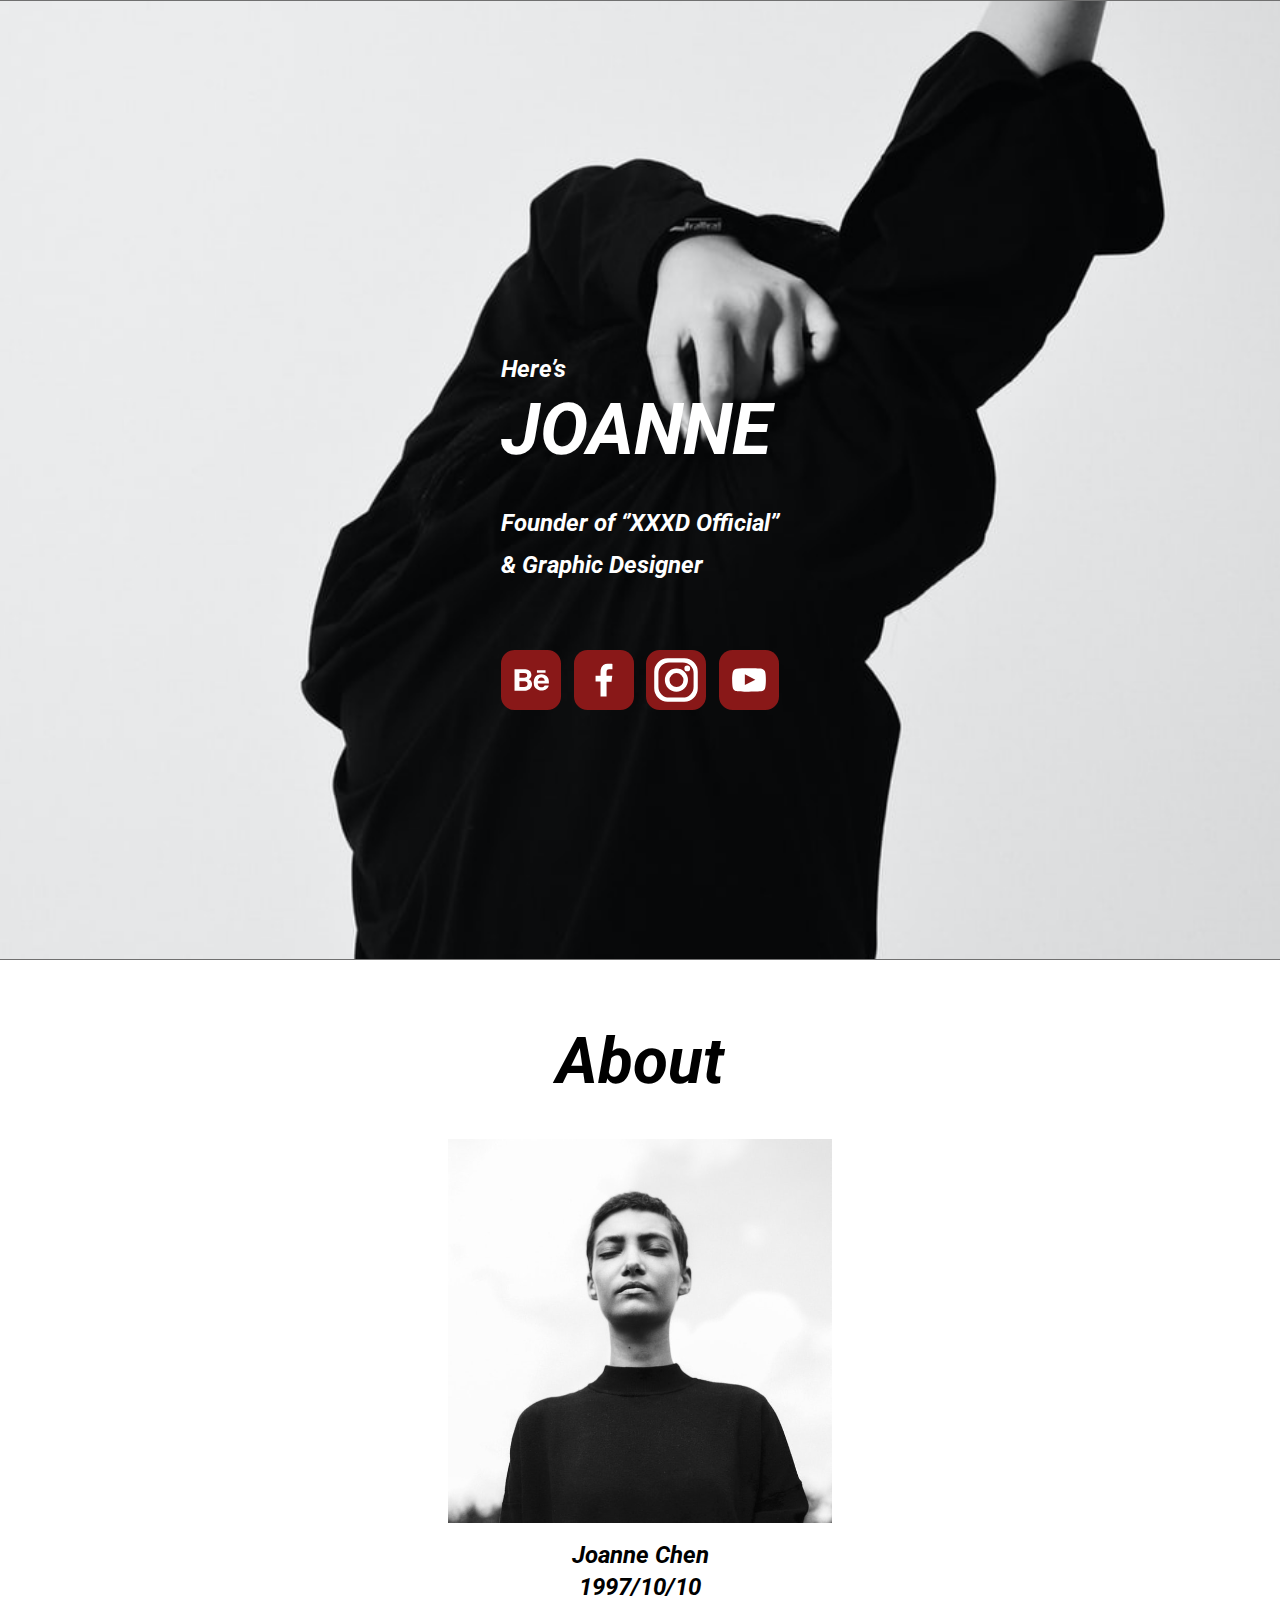
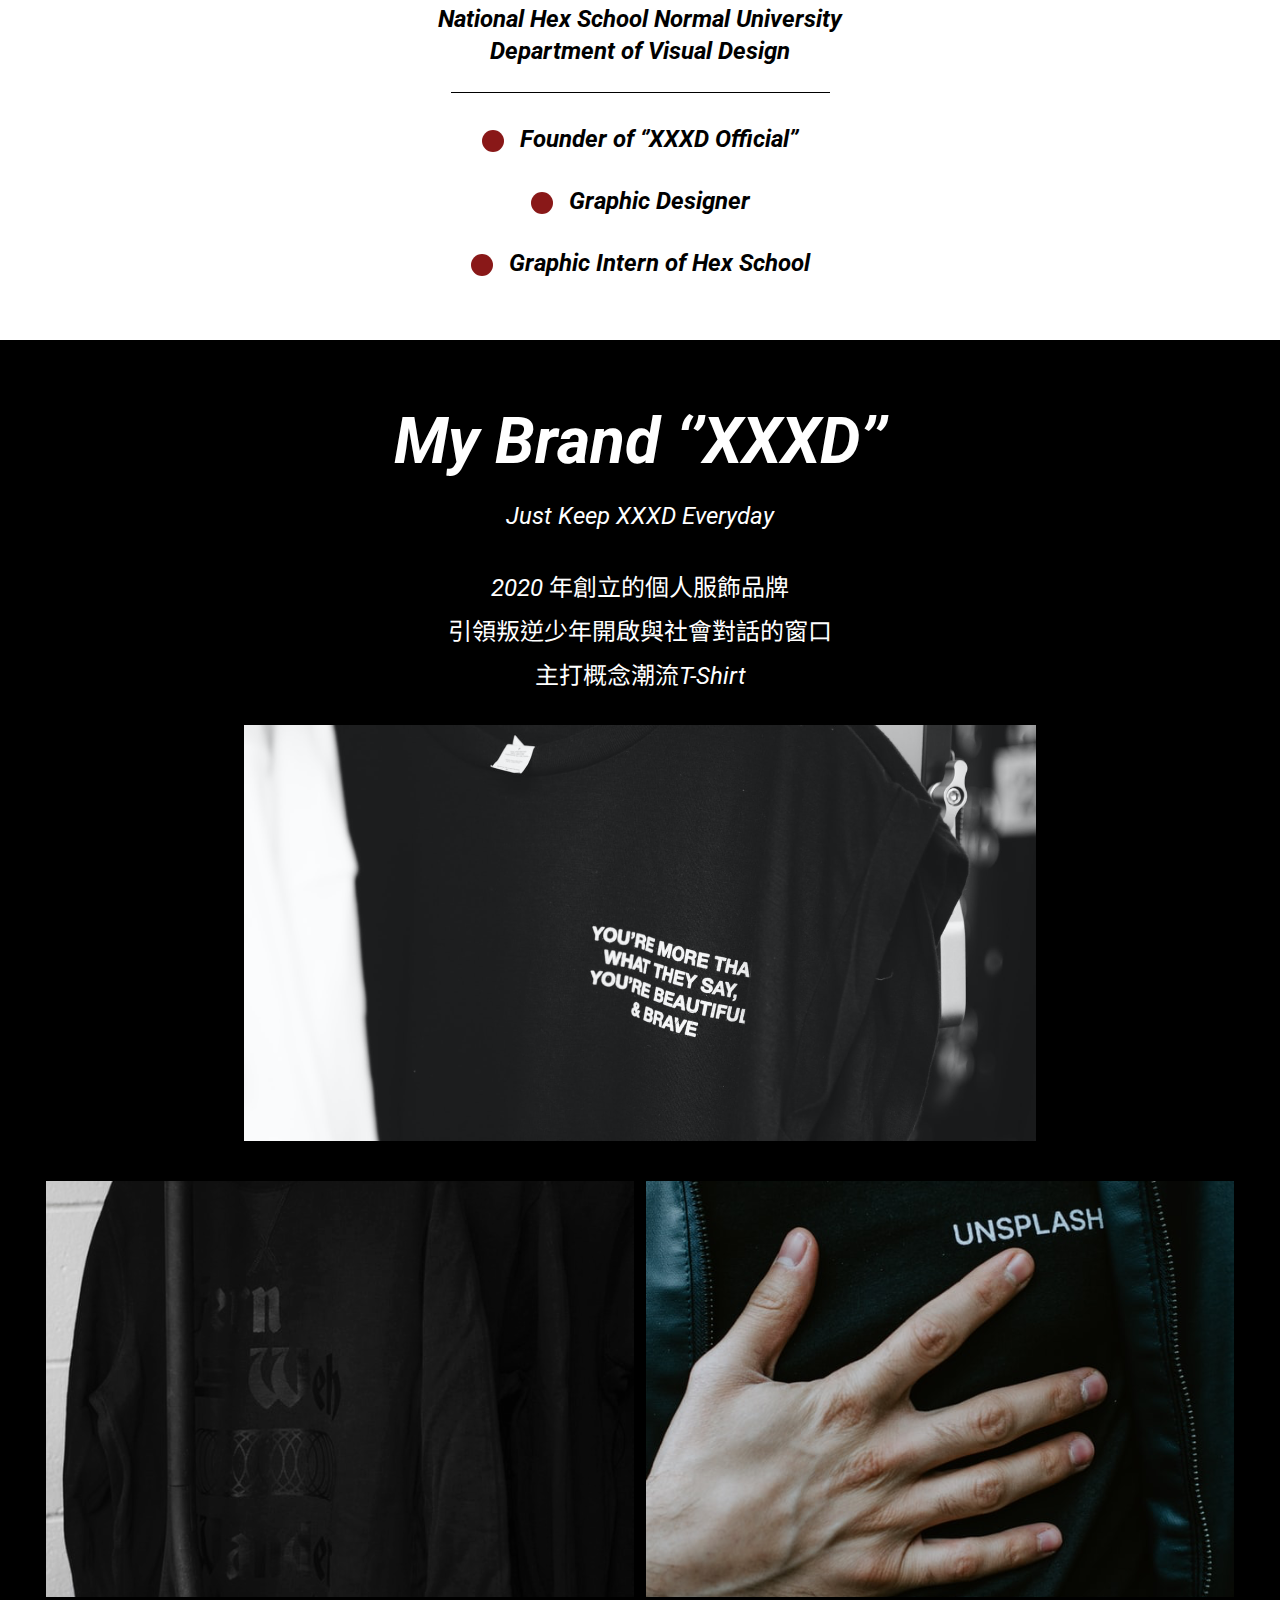
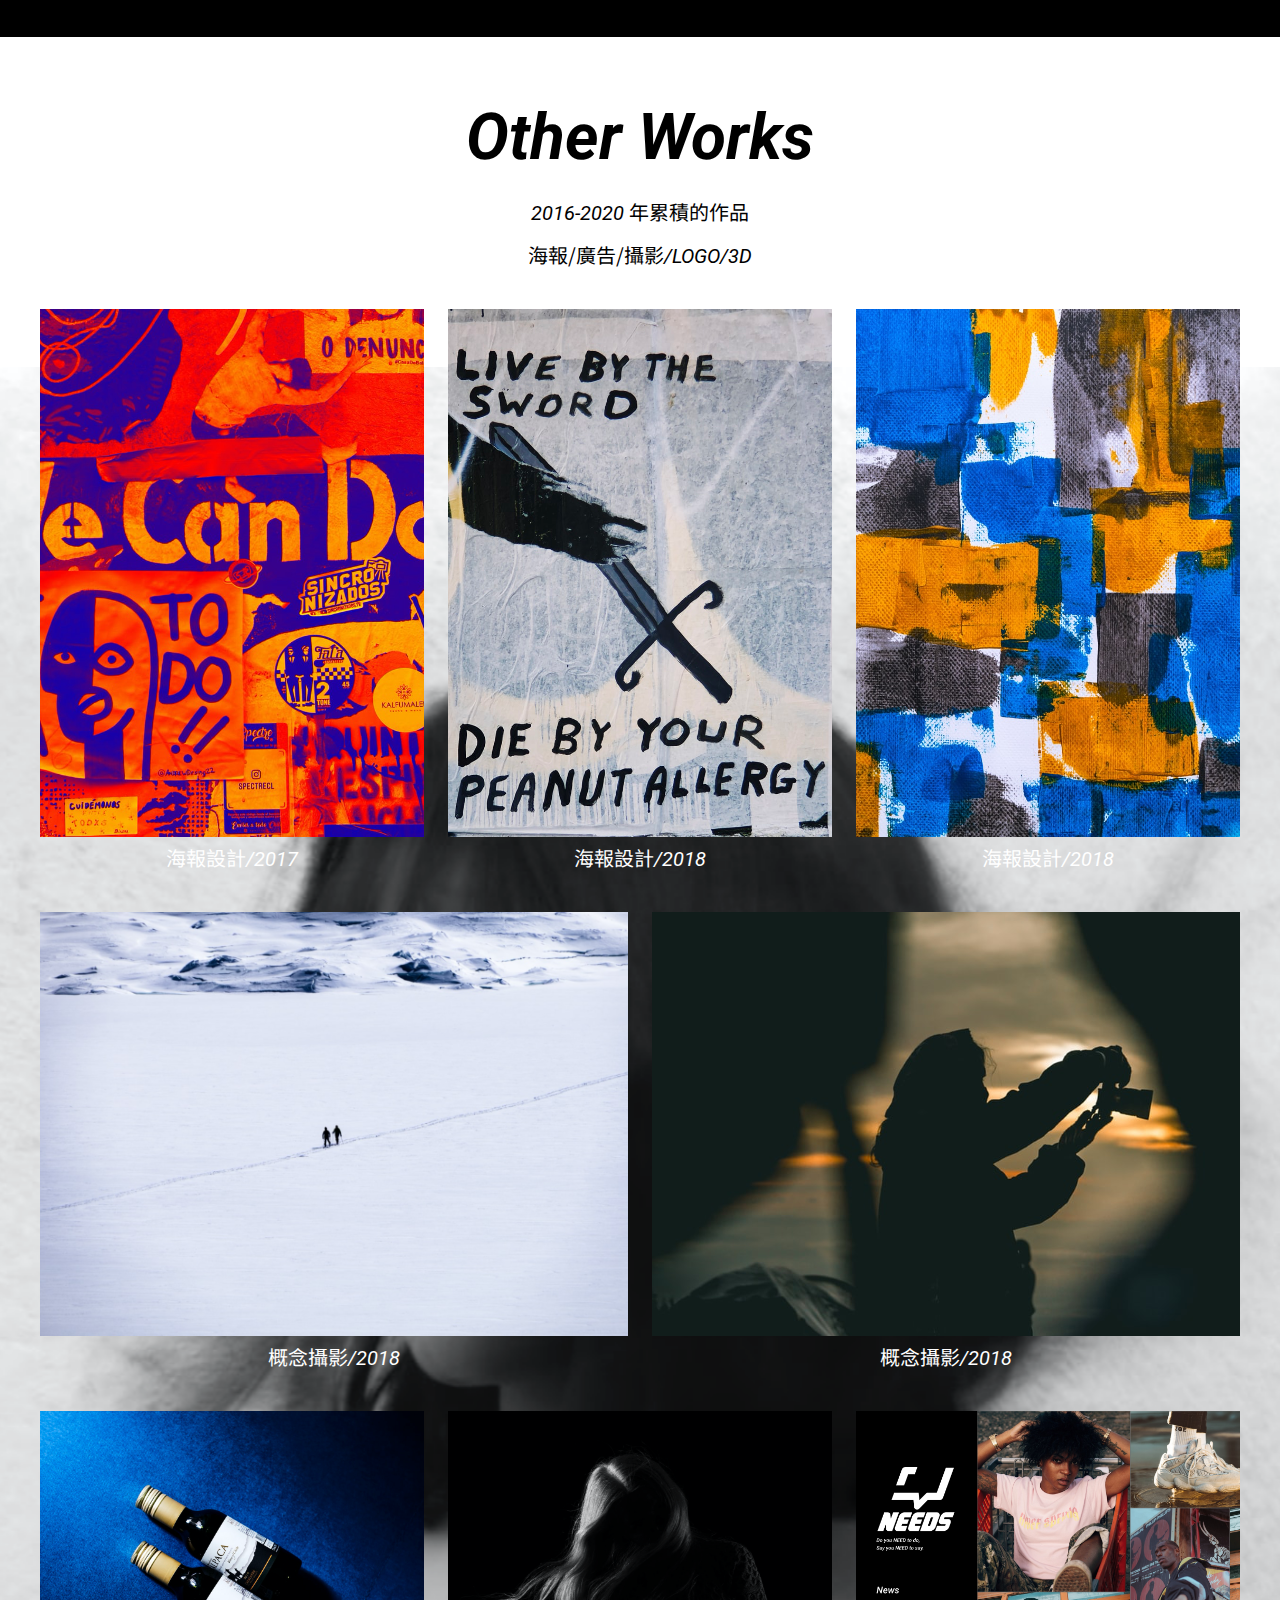
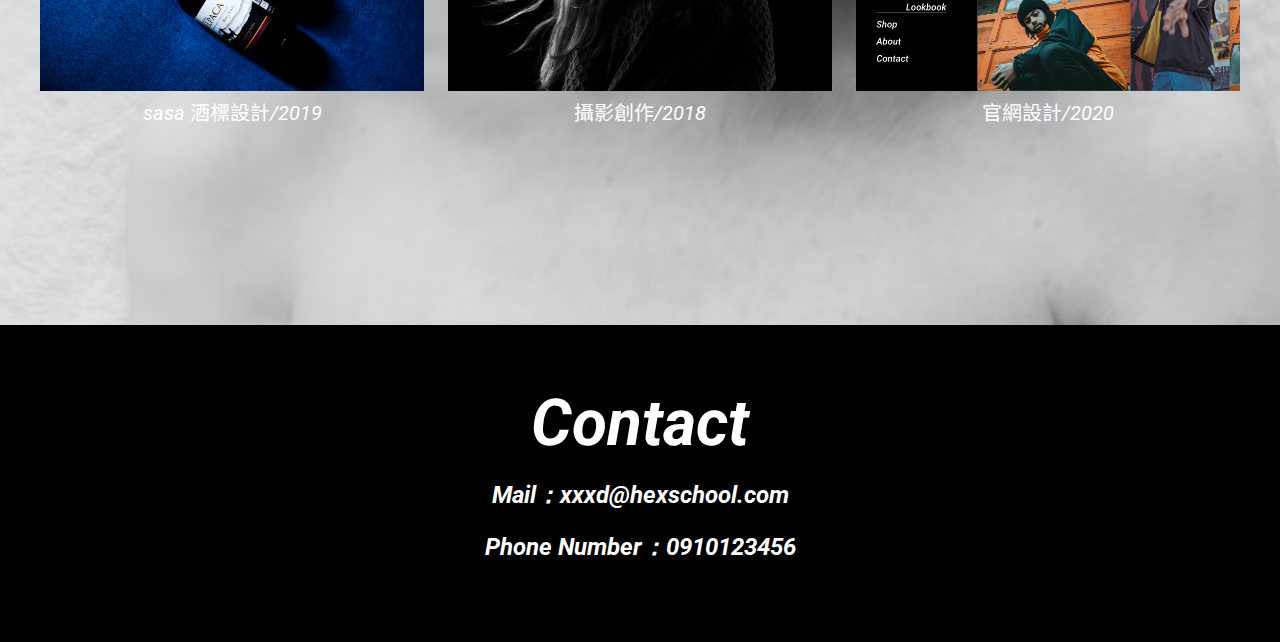
==== assignment_2/index.html @ f6a08a3b "completed assignment 2" ====
<!DOCTYPE html>
<html lang="en">
<head>
  <meta charset="UTF-8">
  <meta name="viewport" content="width=device-width, initial-scale=1.0" />
  <title>Assignment 2</title>
  <link rel="stylesheet" href="https://fonts.googleapis.com/css2?family=Noto+Sans+TC:wght@400;700&family=Roboto:ital,wght@1,400;1,700&display=swap" />
  <link rel="stylesheet" href="assets/css/reset.css" />
  <link rel="stylesheet" href="assets/css/style.css" />
</head>
<body>

  <!-- header -->
  <header class="d-flex-column intro">
    <div class="container">
      <div class="text">
        <p>Here’s</p>
        <h1 class="title">JOANNE</h1>
        <p>Founder of ‘’XXXD Official’’<br />& Graphic Designer</p>
      </div>
      <ul class="icons">
        <li><a href="#"><img src="assets/images/behance.svg" class="block" alt="" /></a></li>
        <li><a href="#"><img src="assets/images/facebook.svg" class="block" alt="" /></a></li>
        <li><a href="#"><img src="assets/images/instagram.svg" class="block" alt="" /></a></li>
        <li><a href="#"><img src="assets/images/youtube.svg" class="block" alt="" /></a></li>
      </ul>
    </div>
  </header>

  <!-- about -->
  <div class="d-flex-column about">
    <div class="container"></div>
      <h1 class="title">About</h1>
      <img src="assets/images/photo.png" class="block" alt="" />
      <p>Joanne Chen</p>
      <p>1997/10/10</p>
      <p>National Hex School Normal University<br />Department of Visual Design</p>
      <ul>
        <li>Founder of ‘’XXXD Official’’</li>
        <li>Graphic Designer</li>
        <li>Graphic Intern of Hex School</li>
      </ul>
    </div>
  </div>

  <!-- brand -->
  <div class="d-flex-column brand">
    <div class="container">
      <h1 class="title">My Brand ‘’XXXD’’</h1>
      <p>Just Keep XXXD Everyday</p>
      <p>2020 <span class="text-normal">年創立的個人服飾品牌</span>
        <br /><span class="text-normal">引領叛逆少年開啟與社會對話的窗口</span>
        <br /><span class="text-normal">主打概念潮流</span>T-Shirt
      </p>
      <div class="d-flex-row">
        <img src="assets/images/brand_img1.png" class="block" alt="" />
        <img src="assets/images/brand_img2.png" class="block" alt="" />
        <img src="assets/images/brand_img3.png" class="block" alt="" />
      </div>
    </div>
  </div>

  <!-- works -->
  <div class="d-flex-column works">
    <div class="container">
      <h1 class="title">Other Works</h1>
      <p>2016-2020 <span class="text-normal">年累積的作品</span>
        <br /><span class="text-normal">海報/廣告/攝影</span>/LOGO/3D</p>
      <div class="d-flex-row">
        <div class="card">
          <img src="assets/images/work_img1.png" class="block" alt="" />
          <p><span class="text-normal">海報設計</span>/2017</p>
        </div>
        <div class="card">
          <img src="assets/images/work_img2.png" class="block" alt="" />
          <p><span class="text-normal">海報設計</span>/2018</p>
        </div>
        <div class="card">
          <img src="assets/images/work_img3.png" class="block" alt="" />
          <p><span class="text-normal">海報設計</span>/2018</p>
        </div>
        <div class="card">
          <img src="assets/images/work_img4.png" class="block" alt="" />
          <p><span class="text-normal">概念攝影</span>/2018</p>
        </div>
        <div class="card">
          <img src="assets/images/work_img5.png" class="block" alt="" />
          <p><span class="text-normal">概念攝影</span>/2018</p>
        </div>
        <div class="card">
          <img src="assets/images/work_img6.png" class="block" alt="" />
          <p>sasa <span class="text-normal">酒標設計</span>/2019</p>
        </div>
        <div class="card">
          <img src="assets/images/work_img7.png" class="block" alt="" />
          <p><span class="text-normal">攝影創作</span>/2018</p>
        </div>
        <div class="card">
          <img src="assets/images/work_img8.png" class="block" alt="" />
          <p><span class="text-normal">官網設計</span>/2020</p>
        </div>
      </div>
    </div>
  </div>

  <!-- footer -->
  <footer class="contact">
    <h1 class="title">Contact</h1>
    <p>Mail：xxxd@hexschool.com</p>
    <p>Phone Number：0910123456</p>
  </footer>

</body>
</html>
---- assignment_2/assets/css/style.css ----
/* common */
* {
  box-sizing: border-box;
}
body {
  width: 100%;
  background: #FFF;
  font-family: 'Roboto', sans-serif;
  font-weight: 400;
  font-style: italic;
}
p, li {
  font-size: 24px;
  line-height: 32px;
  font-weight: 700;
}
.container {
  width: 1200px;
}
.block {
  margin: 0 auto;
  display: block;
}
.title {
  font-size: 64px;
  font-weight: 700;
  line-height: 75px;
}
.d-flex-column {
  display: flex;
  flex-direction: column;
  justify-content: center;
  align-items: center;
}
.d-flex-row {
  display: flex;
  flex-direction: row;
  justify-content: space-between;
  align-items: center;
  flex-wrap: wrap;
}
.text-normal {
  font-family: 'Noto Sans TC', sans-serif;
  font-style: normal;
}

/* header */
.intro {
  width: 100%;
  height: 960px;
  background: url('../images/banner.png') no-repeat center center;
  background-size: cover;
  color: #FFF;
  text-align: left;
}
.intro .container {
  width: auto;
}
.intro .text {
  margin-top: 98px;
}
.intro .title {
  margin-bottom: 32px;
  font-size: 72px;
  line-height: 80px;
}
.intro p {
  line-height: 42px;
}
.intro .icons {
  margin-top: 64px;
  display: flex;
  justify-content: space-between;
}

/* about */
.about {
  padding: 64px 0 36px 0;
  text-align: center;
}
.about img {
  margin-top: 40px;
  margin-bottom: 16px;
}
.about ul {
  margin-top: 25px;
  border-top: 1px solid #000;
  padding-top: 25px;
}
.about ul li {
  margin-bottom: 20px;
  padding: 0 20px;
  line-height: 42px;
}
.about ul li::before {
  margin-right: 16px;
  content: "";
  display: inline-block;
  width: 22px;
  height: 22px;
  background-color: #891818;
  border-radius: 50%;
  vertical-align: middle;
}

/* brand */
.brand {
  padding-top: 64px;
  background-color: #000;
  color: #FFF;
  text-align: center;
}
.brand .title {
  margin-bottom: 16px;
}
.brand p {
  margin-bottom: 28px;
  font-weight: 400;
  line-height: 42px;
}
.brand img {
  margin-bottom: 40px;
}

/* works */
.works {
  padding: 64px 0 160px 0;
  height: 1888px;
  background: url('../images/photo-1561291386-5be50364cfb5.png') no-repeat center bottom;
  text-align: center;
}
.works .title {
  margin-bottom: 16px;
}
.works p {
  margin-bottom: 32px;
  font-size: 20px;
  font-weight: 400;
  line-height: 42px;
}
.works .card p {
  color: #FFF;
}

/* footer */
.contact {
  background-color: #000;
  padding: 61px 0;
  color: #FFF;
  text-align: center;
}

.contact .title {
  margin-bottom: 16px;
}
.contact p {
  margin-bottom: 16px;
  line-height: 36px;
}
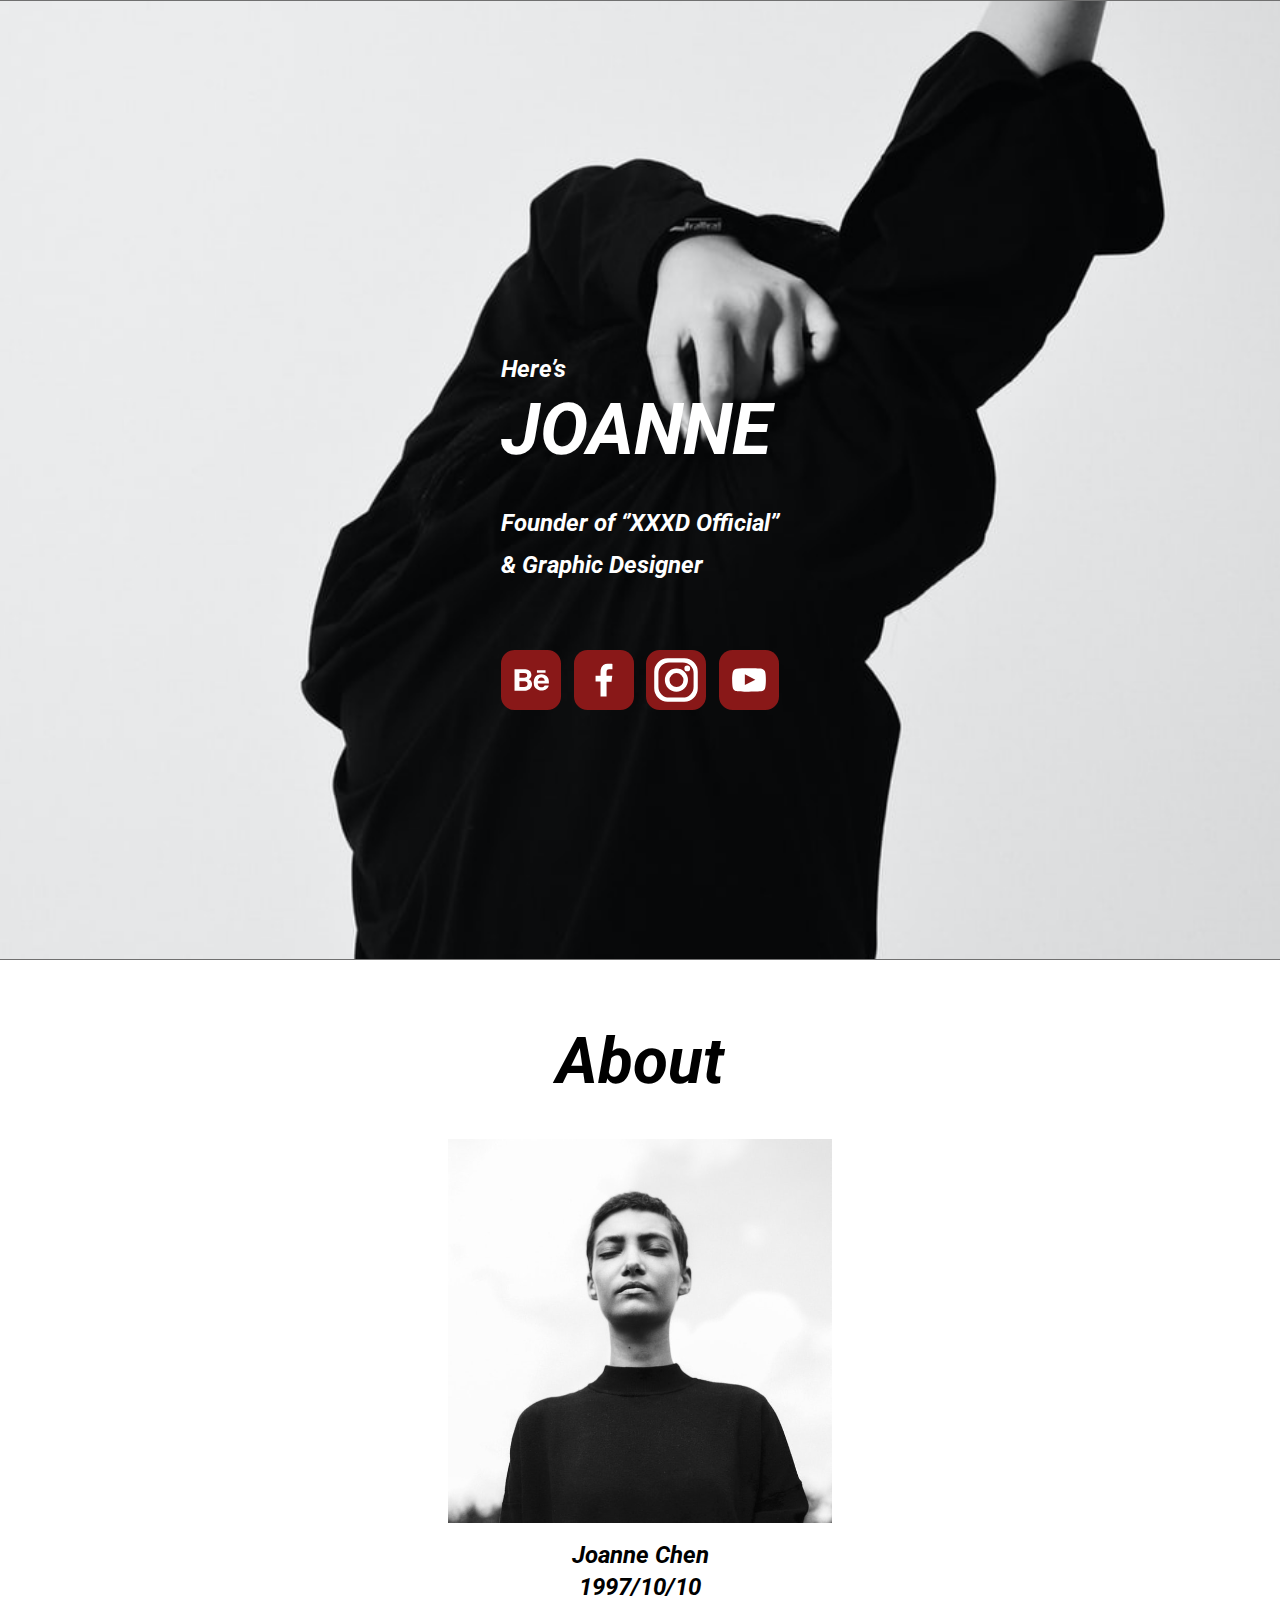
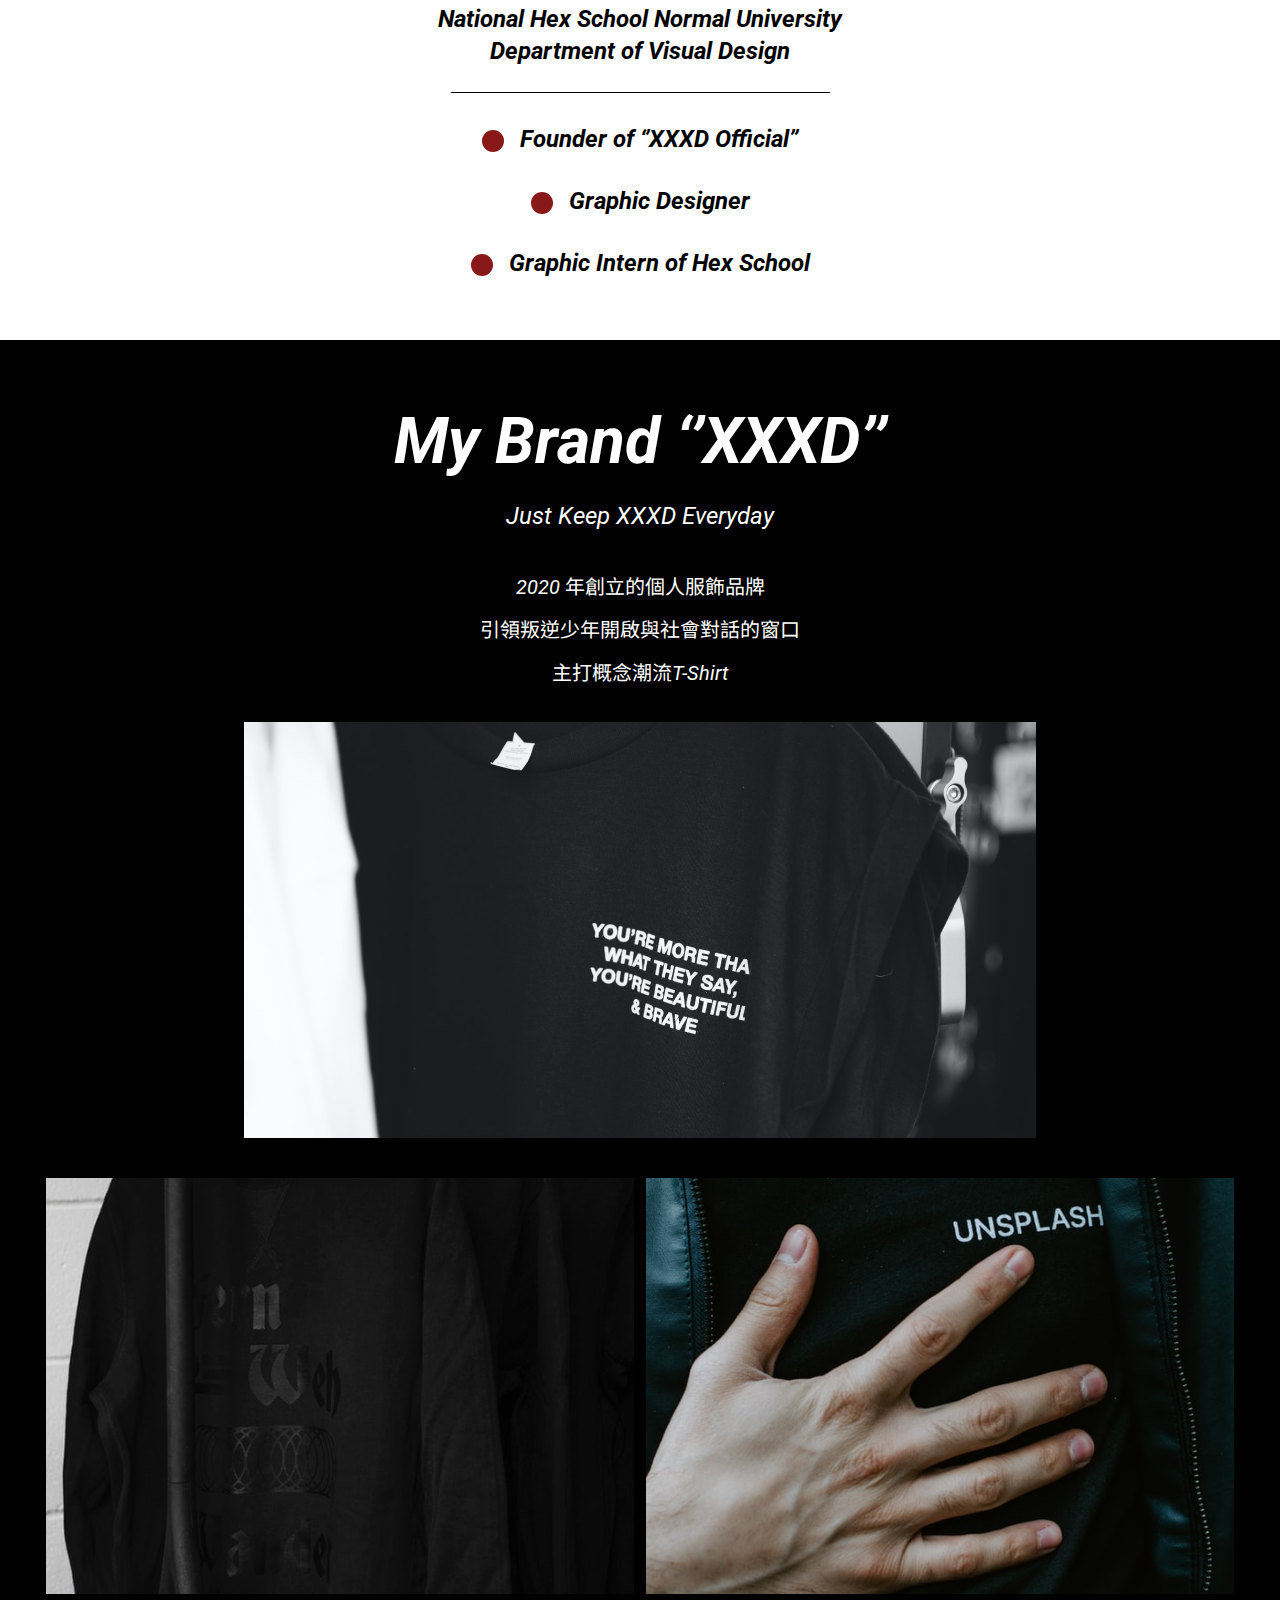
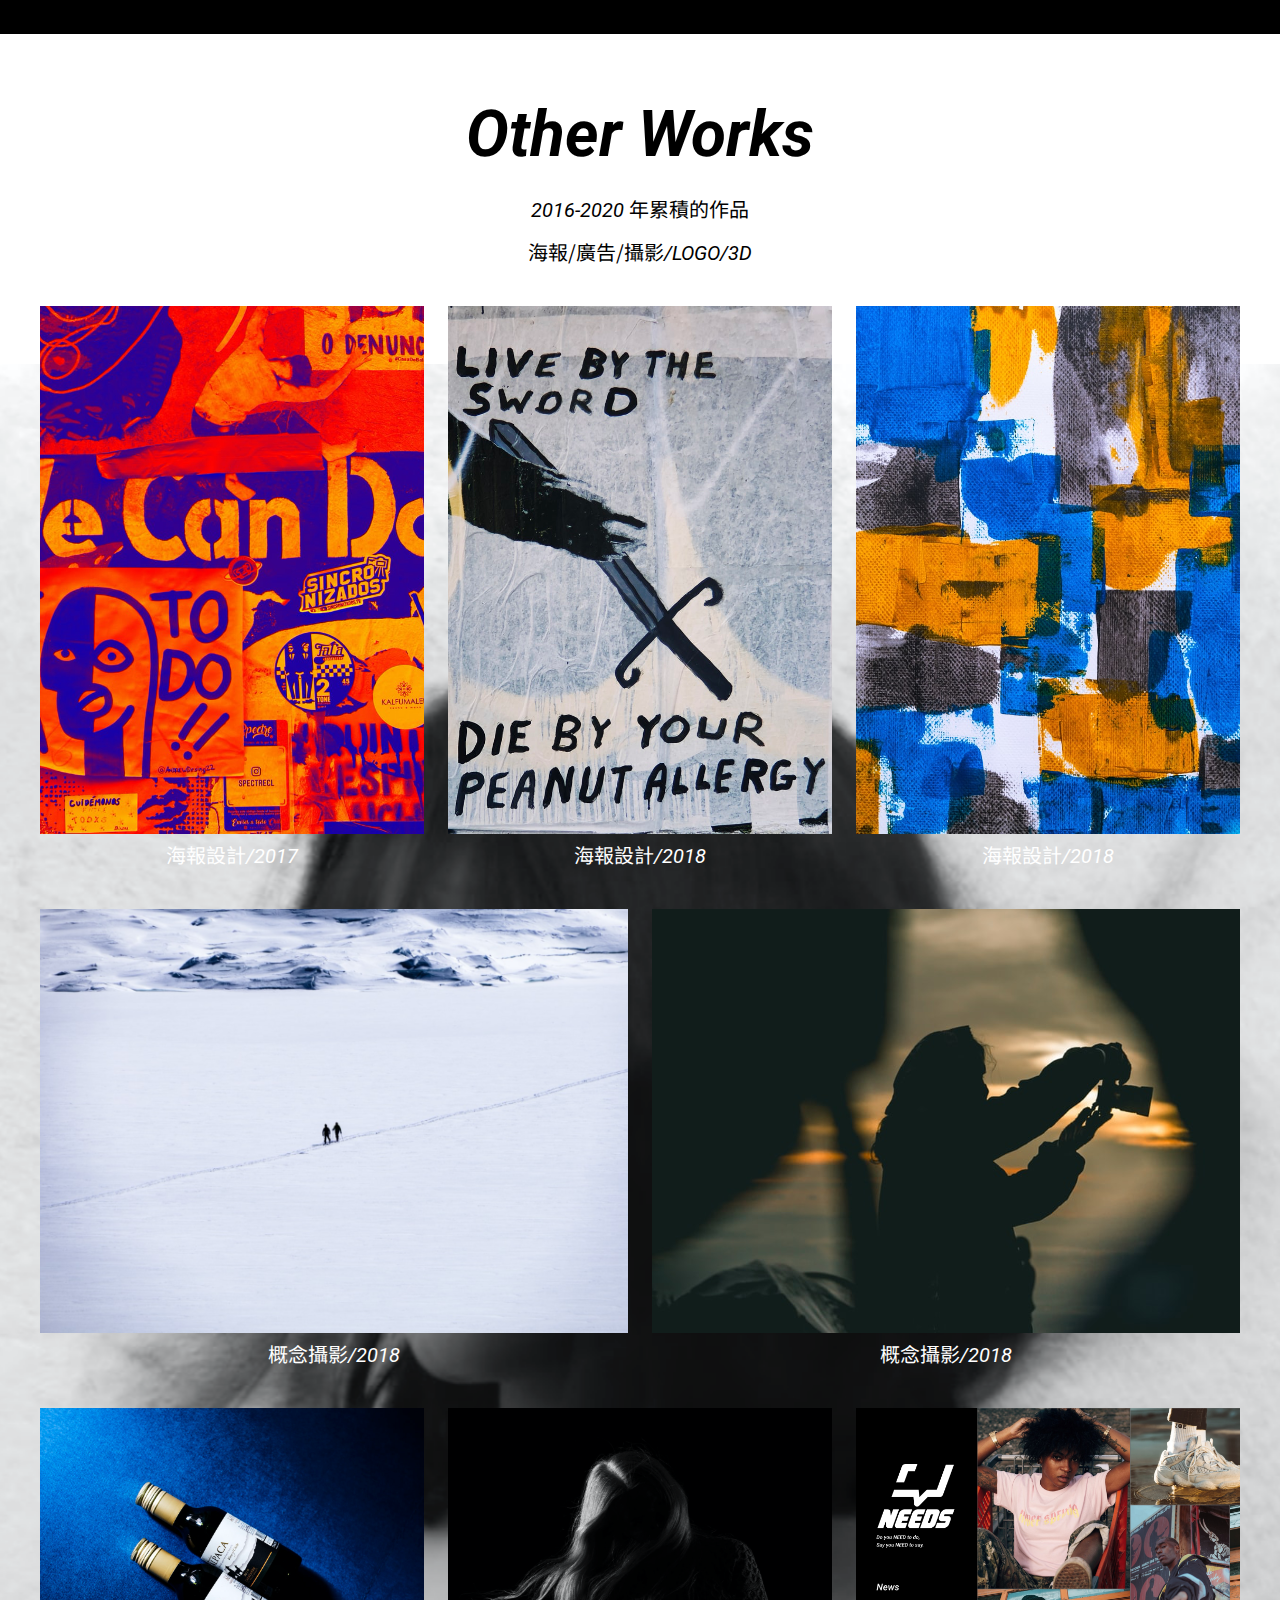
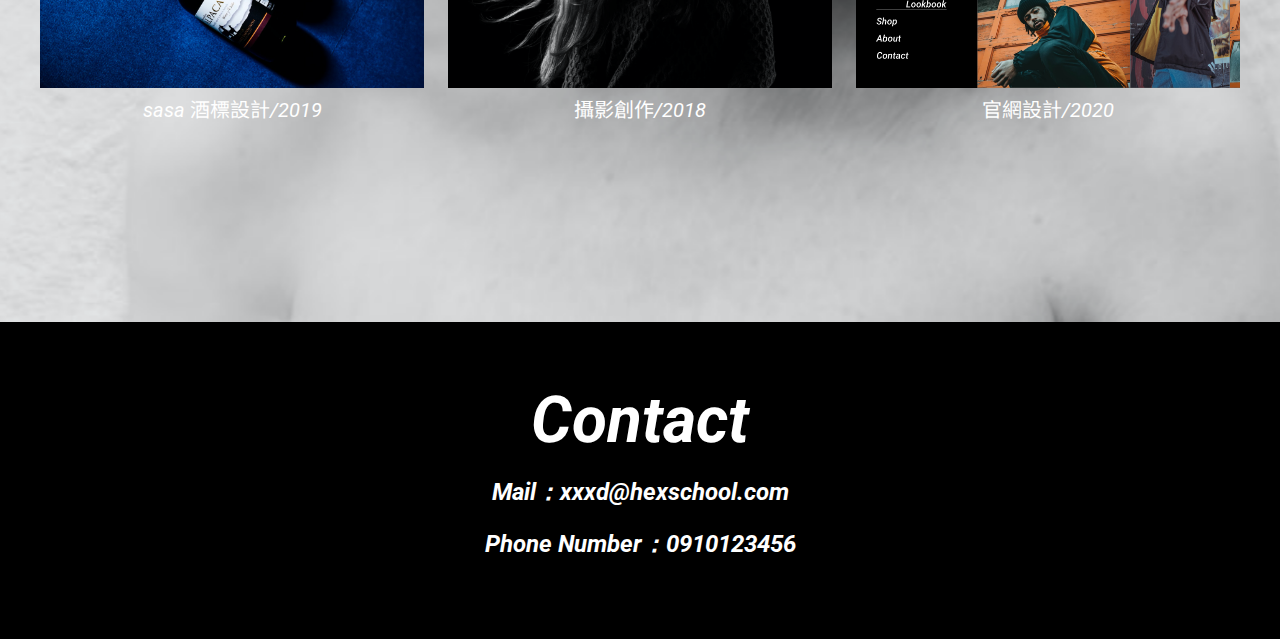
==== commit d745171e: "reduce using HTML tag in CSS" ====
--- a/assignment_2/index.html
+++ b/assignment_2/index.html
@@ -13,7 +13,7 @@
   <!-- header -->
   <header class="d-flex-column intro">
     <div class="container">
-      <div class="text">
+      <div class="intro-text">
         <p>Here’s</p>
         <h1 class="title">JOANNE</h1>
         <p>Founder of ‘’XXXD Official’’<br />& Graphic Designer</p>
@@ -35,7 +35,7 @@
       <p>Joanne Chen</p>
       <p>1997/10/10</p>
       <p>National Hex School Normal University<br />Department of Visual Design</p>
-      <ul>
+      <ul class="about-list">
         <li>Founder of ‘’XXXD Official’’</li>
         <li>Graphic Designer</li>
         <li>Graphic Intern of Hex School</li>
@@ -48,7 +48,7 @@
     <div class="container">
       <h1 class="title">My Brand ‘’XXXD’’</h1>
       <p>Just Keep XXXD Everyday</p>
-      <p>2020 <span class="text-normal">年創立的個人服飾品牌</span>
+      <p class="brand-info">2020 <span class="text-normal">年創立的個人服飾品牌</span>
         <br /><span class="text-normal">引領叛逆少年開啟與社會對話的窗口</span>
         <br /><span class="text-normal">主打概念潮流</span>T-Shirt
       </p>
@@ -69,35 +69,35 @@
       <div class="d-flex-row">
         <div class="card">
           <img src="assets/images/work_img1.png" class="block" alt="" />
-          <p><span class="text-normal">海報設計</span>/2017</p>
+          <p class="text-white"><span class="text-normal">海報設計</span>/2017</p>
         </div>
         <div class="card">
           <img src="assets/images/work_img2.png" class="block" alt="" />
-          <p><span class="text-normal">海報設計</span>/2018</p>
+          <p class="text-white"><span class="text-normal">海報設計</span>/2018</p>
         </div>
         <div class="card">
           <img src="assets/images/work_img3.png" class="block" alt="" />
-          <p><span class="text-normal">海報設計</span>/2018</p>
+          <p class="text-white"><span class="text-normal">海報設計</span>/2018</p>
         </div>
         <div class="card">
           <img src="assets/images/work_img4.png" class="block" alt="" />
-          <p><span class="text-normal">概念攝影</span>/2018</p>
+          <p class="text-white"><span class="text-normal">概念攝影</span>/2018</p>
         </div>
         <div class="card">
           <img src="assets/images/work_img5.png" class="block" alt="" />
-          <p><span class="text-normal">概念攝影</span>/2018</p>
+          <p class="text-white"><span class="text-normal">概念攝影</span>/2018</p>
         </div>
         <div class="card">
           <img src="assets/images/work_img6.png" class="block" alt="" />
-          <p>sasa <span class="text-normal">酒標設計</span>/2019</p>
+          <p class="text-white">sasa <span class="text-normal">酒標設計</span>/2019</p>
         </div>
         <div class="card">
           <img src="assets/images/work_img7.png" class="block" alt="" />
-          <p><span class="text-normal">攝影創作</span>/2018</p>
+          <p class="text-white"><span class="text-normal">攝影創作</span>/2018</p>
         </div>
         <div class="card">
           <img src="assets/images/work_img8.png" class="block" alt="" />
-          <p><span class="text-normal">官網設計</span>/2020</p>
+          <p class="text-white"><span class="text-normal">官網設計</span>/2020</p>
         </div>
       </div>
     </div>
--- a/assignment_2/assets/css/style.css
+++ b/assignment_2/assets/css/style.css
@@ -43,6 +43,9 @@
   font-family: 'Noto Sans TC', sans-serif;
   font-style: normal;
 }
+.text-white {
+  color: #FFF;
+}
 
 /* header */
 .intro {
@@ -56,15 +59,15 @@
 .intro .container {
   width: auto;
 }
-.intro .text {
+.intro .intro-text {
   margin-top: 98px;
 }
-.intro .title {
+.intro .intro-text .title {
   margin-bottom: 32px;
   font-size: 72px;
   line-height: 80px;
 }
-.intro p {
+.intro .intro-text p {
   line-height: 42px;
 }
 .intro .icons {
@@ -82,17 +85,17 @@
   margin-top: 40px;
   margin-bottom: 16px;
 }
-.about ul {
+.about .about-list {
   margin-top: 25px;
   border-top: 1px solid #000;
   padding-top: 25px;
 }
-.about ul li {
+.about .about-list li {
   margin-bottom: 20px;
   padding: 0 20px;
   line-height: 42px;
 }
-.about ul li::before {
+.about .about-list li::before {
   margin-right: 16px;
   content: "";
   display: inline-block;
@@ -118,6 +121,9 @@
   font-weight: 400;
   line-height: 42px;
 }
+.brand .brand-info {
+  font-size: 20px;
+}
 .brand img {
   margin-bottom: 40px;
 }
@@ -138,9 +144,6 @@
   font-weight: 400;
   line-height: 42px;
 }
-.works .card p {
-  color: #FFF;
-}
 
 /* footer */
 .contact {
@@ -149,11 +152,10 @@
   color: #FFF;
   text-align: center;
 }
-
 .contact .title {
   margin-bottom: 16px;
 }
 .contact p {
   margin-bottom: 16px;
   line-height: 36px;
-}+}
